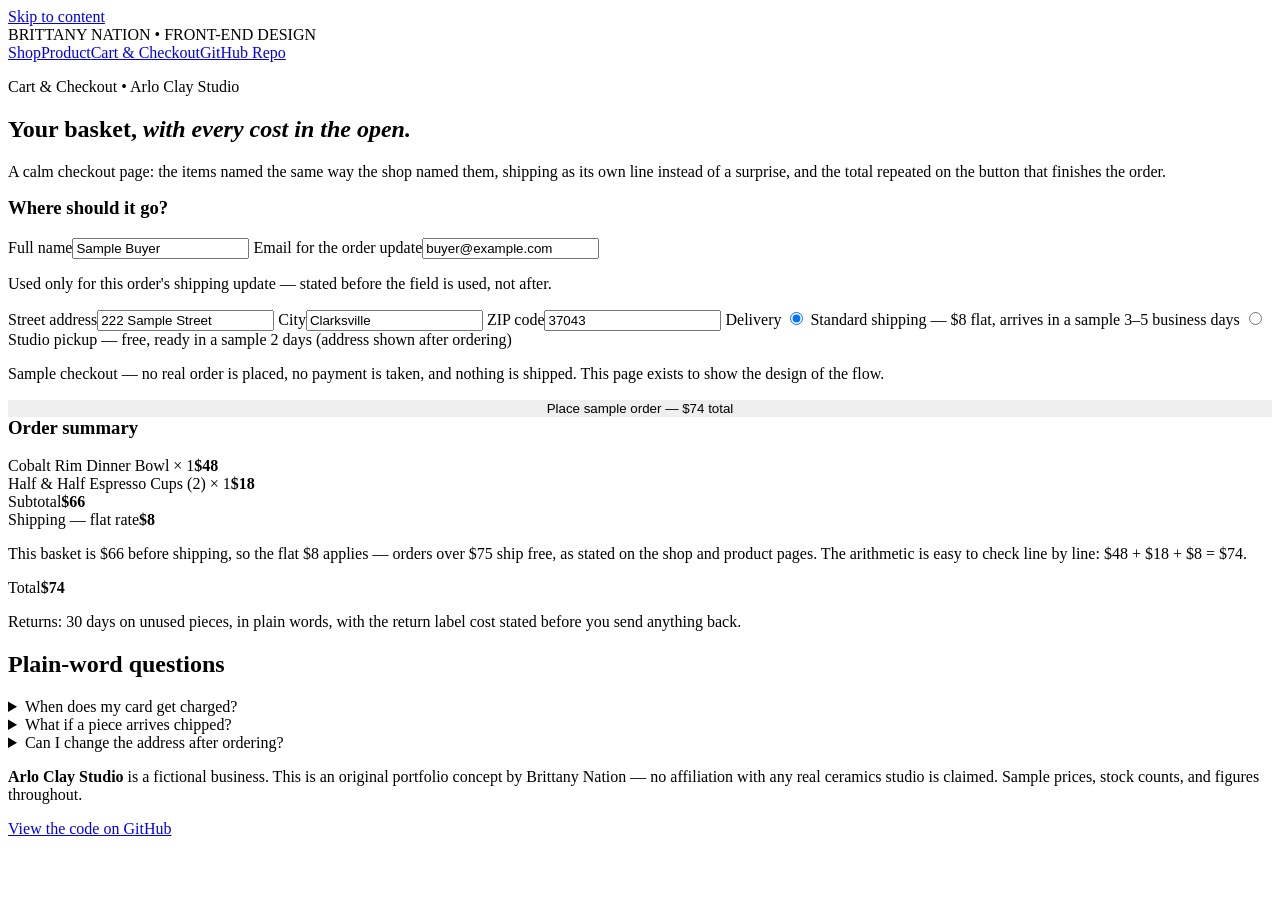
==== checkout.html @ b9594cb5 "Add cart and checkout page" ====
<!doctype html>
<html lang="en">
<head>
<meta charset="utf-8">
<meta name="viewport" content="width=device-width, initial-scale=1">
<title>Cart & Checkout — Arlo Clay Studio | Brittany Nation</title>
<meta name="description" content="Cart and checkout page for fictional Arlo Clay Studio — two items, flat shipping shown as its own line, and an order total of $74 that matches the shop and product pages.">
<meta property="og:type" content="website">
<meta property="og:title" content="Cart & Checkout — Arlo Clay Studio | Brittany Nation">
<meta property="og:description" content="Checkout page concept — every cost as its own line, shipping stated plainly, and a $74 total with no surprises. Cobalt glaze, peach clay &amp; porcelain. Designed by Brittany Nation.">
<meta property="og:url" content="https://brittanynation.github.io/arlo-clay-shop/checkout.html">
<meta property="og:image" content="https://brittanynation.github.io/arlo-clay-shop/og-image.png">
<meta property="og:image:width" content="1200">
<meta property="og:image:height" content="627">
<meta name="twitter:card" content="summary_large_image">
<meta name="twitter:title" content="Cart & Checkout — Arlo Clay Studio | Brittany Nation">
<meta name="twitter:description" content="Checkout page concept — every cost as its own line, shipping stated plainly, and a $74 total with no surprises. Cobalt glaze, peach clay &amp; porcelain. Designed by Brittany Nation.">
<meta name="twitter:image" content="https://brittanynation.github.io/arlo-clay-shop/og-image.png">
<link rel="stylesheet" href="styles.css">
</head>
<body>
<a class="skip" href="#main">Skip to content</a>
<header class="topbar"><div class="wrap"><div class="brand">BRITTANY NATION <span>• FRONT-END DESIGN</span></div><nav class="nav" aria-label="Project"><a href="index.html">Shop</a><a href="product.html">Product</a><a href="checkout.html" aria-current="page">Cart &amp; Checkout</a><a href="https://github.com/BrittanyNation/arlo-clay-shop">GitHub Repo</a></nav></div></header>
<main id="main"><div class="wrap">
  <section class="hero">
    <p class="eyebrow">Cart &amp; Checkout • Arlo Clay Studio</p>
    <h1>Your basket, <em>with every cost in the open.</em></h1>
    <p class="lede">A calm checkout page: the items named the same way the shop named them, shipping as its own line instead of a surprise, and the total repeated on the button that finishes the order.</p>
  </section>
  <div class="grid2">
    <form aria-label="Checkout details">
      <h3 style="margin-top:0">Where should it go?</h3>
      <label for="name">Full name</label><input id="name" name="name" value="Sample Buyer" autocomplete="name">
      <label for="email">Email for the order update</label><input id="email" name="email" type="email" value="buyer@example.com" autocomplete="email">
      <p class="hint">Used only for this order's shipping update — stated before the field is used, not after.</p>
      <label for="addr">Street address</label><input id="addr" name="addr" value="222 Sample Street" autocomplete="street-address">
      <label for="city">City</label><input id="city" name="city" value="Clarksville">
      <label for="zip">ZIP code</label><input id="zip" name="zip" value="37043">
      <label>Delivery</label>
      <label class="check"><input type="radio" name="ship" checked> <span>Standard shipping — $8 flat, arrives in a sample 3–5 business days</span></label>
      <label class="check"><input type="radio" name="ship"> <span>Studio pickup — free, ready in a sample 2 days (address shown after ordering)</span></label>
      <p class="hint">Sample checkout — no real order is placed, no payment is taken, and nothing is shipped. This page exists to show the design of the flow.</p>
      <button class="btn btn-cobalt" type="button" style="width:100%;border:0;cursor:pointer">Place sample order — $74 total</button>
    </form>
    <aside class="summary" aria-label="Order summary">
      <h3 style="margin-top:0">Order summary</h3>
      <div class="row"><span>Cobalt Rim Dinner Bowl × 1</span><strong>$48</strong></div>
      <div class="row"><span>Half &amp; Half Espresso Cups (2) × 1</span><strong>$18</strong></div>
      <div class="row"><span>Subtotal</span><strong>$66</strong></div>
      <div class="row"><span>Shipping — flat rate</span><strong>$8</strong></div>
      <p class="hint" style="color:var(--sand)">This basket is $66 before shipping, so the flat $8 applies — orders over $75 ship free, as stated on the shop and product pages. The arithmetic is easy to check line by line: $48 + $18 + $8 = $74.</p>
      <div class="row total"><span>Total</span><strong>$74</strong></div>
      <p>Returns: 30 days on unused pieces, in plain words, with the return label cost stated before you send anything back.</p>
    </aside>
  </div>

  <section aria-label="Checkout questions">
    <h2>Plain-word questions</h2>
    <details><summary>When does my card get charged?</summary><p>In this sample flow, at the moment the order is placed — and the total on the button is the total charged. A live version would repeat that sentence directly above the button.</p></details>
    <details><summary>What if a piece arrives chipped?</summary><p>Chips and cracks are covered: a photo and one email starts a replacement or refund, your choice. Glaze variation between handmade pieces is not a flaw and is described on every product page before purchase.</p></details>
    <details><summary>Can I change the address after ordering?</summary><p>Until the shipping label is created, yes — the order update email carries the link. After that, the sample policy says to contact the studio and it will reroute where the carrier allows it.</p></details>
  </section>
</div></main>
<footer><div class="wrap"><p><strong>Arlo Clay Studio</strong> is a fictional business. This is an original portfolio concept by Brittany Nation — no affiliation with any real ceramics studio is claimed. Sample prices, stock counts, and figures throughout.</p><p><a href="https://github.com/BrittanyNation/arlo-clay-shop">View the code on GitHub</a></p></div></footer>
</body>
</html>
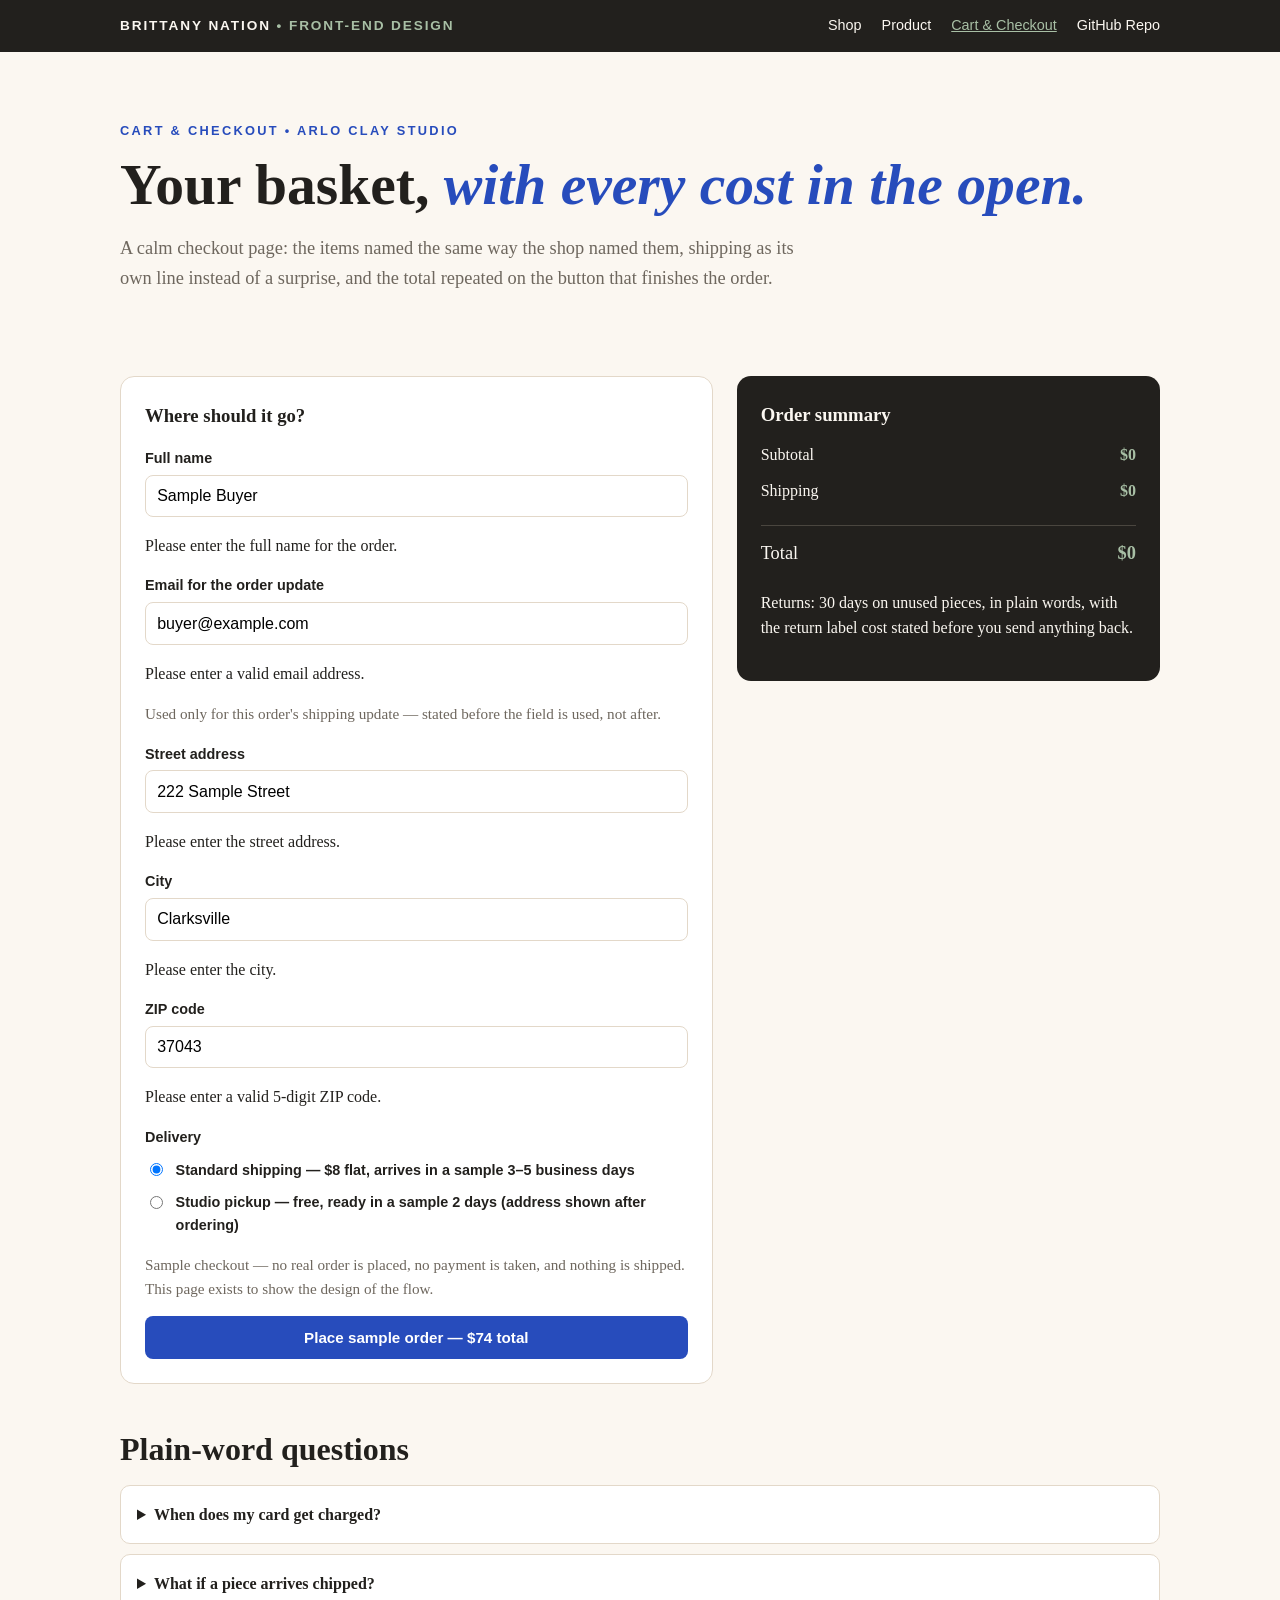
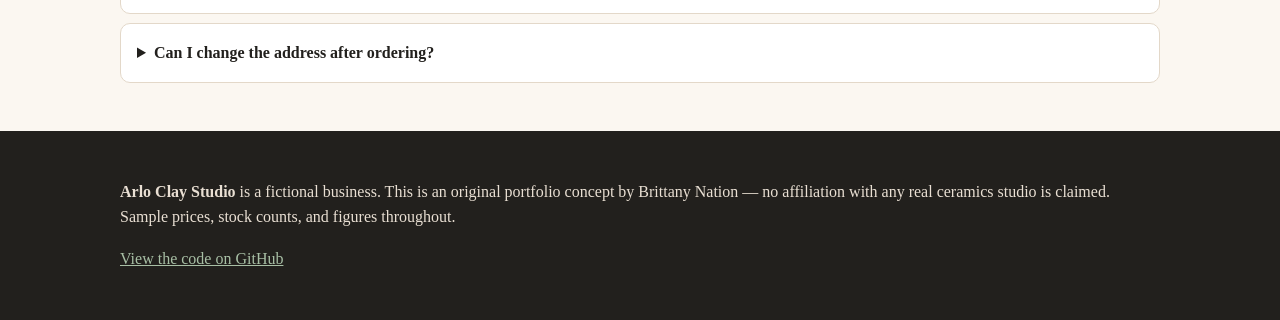
==== commit 2df73f21: "Make site fully functional: working client-side JavaScript" ====
--- a/checkout.html
+++ b/checkout.html
@@ -27,32 +27,41 @@
     <h1>Your basket, <em>with every cost in the open.</em></h1>
     <p class="lede">A calm checkout page: the items named the same way the shop named them, shipping as its own line instead of a surprise, and the total repeated on the button that finishes the order.</p>
   </section>
-  <div class="grid2">
-    <form aria-label="Checkout details">
+  <div class="grid2" id="checkout-grid">
+    <form id="checkout-form" aria-label="Checkout details" novalidate>
       <h3 style="margin-top:0">Where should it go?</h3>
-      <label for="name">Full name</label><input id="name" name="name" value="Sample Buyer" autocomplete="name">
-      <label for="email">Email for the order update</label><input id="email" name="email" type="email" value="buyer@example.com" autocomplete="email">
+      <label for="name">Full name</label><input id="name" name="name" value="Sample Buyer" autocomplete="name"><p class="error" id="err-name">Please enter the full name for the order.</p>
+      <label for="email">Email for the order update</label><input id="email" name="email" type="email" value="buyer@example.com" autocomplete="email"><p class="error" id="err-email">Please enter a valid email address.</p>
       <p class="hint">Used only for this order's shipping update — stated before the field is used, not after.</p>
-      <label for="addr">Street address</label><input id="addr" name="addr" value="222 Sample Street" autocomplete="street-address">
-      <label for="city">City</label><input id="city" name="city" value="Clarksville">
-      <label for="zip">ZIP code</label><input id="zip" name="zip" value="37043">
+      <label for="addr">Street address</label><input id="addr" name="addr" value="222 Sample Street" autocomplete="street-address"><p class="error" id="err-addr">Please enter the street address.</p>
+      <label for="city">City</label><input id="city" name="city" value="Clarksville"><p class="error" id="err-city">Please enter the city.</p>
+      <label for="zip">ZIP code</label><input id="zip" name="zip" value="37043"><p class="error" id="err-zip">Please enter a valid 5-digit ZIP code.</p>
       <label>Delivery</label>
-      <label class="check"><input type="radio" name="ship" checked> <span>Standard shipping — $8 flat, arrives in a sample 3–5 business days</span></label>
-      <label class="check"><input type="radio" name="ship"> <span>Studio pickup — free, ready in a sample 2 days (address shown after ordering)</span></label>
+      <label class="check"><input type="radio" name="ship" value="standard" checked> <span>Standard shipping — $8 flat, arrives in a sample 3–5 business days</span></label>
+      <label class="check"><input type="radio" name="ship" value="pickup"> <span>Studio pickup — free, ready in a sample 2 days (address shown after ordering)</span></label>
       <p class="hint">Sample checkout — no real order is placed, no payment is taken, and nothing is shipped. This page exists to show the design of the flow.</p>
-      <button class="btn btn-cobalt" type="button" style="width:100%;border:0;cursor:pointer">Place sample order — $74 total</button>
+      <button class="btn btn-cobalt" type="submit" id="place-order-btn" style="width:100%;border:0;cursor:pointer">Place sample order — $74 total</button>
     </form>
     <aside class="summary" aria-label="Order summary">
       <h3 style="margin-top:0">Order summary</h3>
-      <div class="row"><span>Cobalt Rim Dinner Bowl × 1</span><strong>$48</strong></div>
-      <div class="row"><span>Half &amp; Half Espresso Cups (2) × 1</span><strong>$18</strong></div>
-      <div class="row"><span>Subtotal</span><strong>$66</strong></div>
-      <div class="row"><span>Shipping — flat rate</span><strong>$8</strong></div>
-      <p class="hint" style="color:var(--sand)">This basket is $66 before shipping, so the flat $8 applies — orders over $75 ship free, as stated on the shop and product pages. The arithmetic is easy to check line by line: $48 + $18 + $8 = $74.</p>
-      <div class="row total"><span>Total</span><strong>$74</strong></div>
+      <div id="cart-lines"></div>
+      <p class="hint" id="empty-cart-note" style="color:var(--sand)" hidden>Your basket is empty right now — <a href="index.html" style="color:var(--sage)">browse the collection</a> and add a piece to see the lines add up here.</p>
+      <div class="row"><span>Subtotal</span><strong id="co-subtotal">$0</strong></div>
+      <div class="row" id="co-shipping-row"><span>Shipping</span><strong id="co-shipping">$0</strong></div>
+      <p class="hint" id="ship-note" style="color:var(--sand)"></p>
+      <div class="row total"><span>Total</span><strong id="co-total">$0</strong></div>
       <p>Returns: 30 days on unused pieces, in plain words, with the return label cost stated before you send anything back.</p>
     </aside>
   </div>
+
+  <section id="confirmation" class="confirmation" aria-label="Order confirmation" hidden>
+    <h2 style="margin-top:0">Thank you — your sample order is in.</h2>
+    <p>Order number: <strong id="conf-order"></strong></p>
+    <p>Items: <span id="conf-items"></span></p>
+    <p>Total charged in this sample flow: <strong id="conf-total"></strong>. A sample order update would be emailed to <strong id="conf-email"></strong>.</p>
+    <p class="hint">This is a portfolio demo — no real order was placed, no payment was taken, and nothing will be shipped.</p>
+    <p><a class="btn btn-cobalt" href="index.html">Continue shopping →</a></p>
+  </section>
 
   <section aria-label="Checkout questions">
     <h2>Plain-word questions</h2>
@@ -62,5 +71,6 @@
   </section>
 </div></main>
 <footer><div class="wrap"><p><strong>Arlo Clay Studio</strong> is a fictional business. This is an original portfolio concept by Brittany Nation — no affiliation with any real ceramics studio is claimed. Sample prices, stock counts, and figures throughout.</p><p><a href="https://github.com/BrittanyNation/arlo-clay-shop">View the code on GitHub</a></p></div></footer>
+<script src="shop.js"></script>
 </body>
 </html>
--- a/styles.css
+++ b/styles.css
@@ -0,0 +1,47 @@
+:root{--porcelain:#FBF7F1;--ink:#22201D;--cobalt:#274CBC;--peach:#D96C47;--sage:#A8BFA5;--sand:#E9DFD3;--muted:#6E675E;--line:#E3D8C9;--white:#fff}
+*{box-sizing:border-box}body{margin:0;font-family:Georgia,'Times New Roman',serif;background:var(--porcelain);color:var(--ink);line-height:1.6}
+.skip{position:absolute;left:-9999px}.skip:focus{left:1rem;top:1rem;background:#fff;padding:.5rem 1rem;z-index:10}
+.wrap{max-width:1080px;margin:0 auto;padding:0 1.25rem}
+.topbar{background:var(--ink);color:var(--porcelain)}.topbar .wrap{display:flex;justify-content:space-between;align-items:center;padding:.9rem 1.25rem;flex-wrap:wrap;gap:.75rem}
+.brand{font-family:Arial,sans-serif;font-weight:700;letter-spacing:.14em;font-size:.85rem}.brand span{color:var(--sage)}
+.nav{display:flex;gap:1.25rem;flex-wrap:wrap}.nav a{color:var(--porcelain);text-decoration:none;font-family:Arial,sans-serif;font-size:.9rem}.nav a:hover,.nav a[aria-current]{color:var(--sage);text-decoration:underline}
+.hero{padding:3.5rem 0 2.5rem}.eyebrow{font-family:Arial,sans-serif;letter-spacing:.18em;text-transform:uppercase;color:var(--cobalt);font-size:.8rem;font-weight:700}
+h1{font-size:clamp(2.2rem,5vw,3.6rem);line-height:1.08;margin:.5rem 0 1rem}h1 em{color:var(--cobalt);font-style:italic}
+.lede{font-size:1.15rem;max-width:44rem;color:var(--muted)}
+.meta-row{display:flex;gap:.6rem;flex-wrap:wrap;margin:1.25rem 0}.meta-row span{background:var(--sand);padding:.35rem .8rem;border-radius:999px;font-family:Arial,sans-serif;font-size:.85rem}
+.pills{display:flex;gap:.5rem;flex-wrap:wrap;margin:1rem 0}.pill{border:1px solid var(--line);background:#fff;padding:.3rem .75rem;border-radius:999px;font-family:Arial,sans-serif;font-size:.8rem}
+.cta-row{display:flex;gap:.75rem;flex-wrap:wrap;margin-top:1.5rem}
+.btn{display:inline-block;padding:.8rem 1.4rem;border-radius:8px;text-decoration:none;font-family:Arial,sans-serif;font-weight:700;font-size:.95rem}
+.btn-cobalt{background:var(--cobalt);color:#fff}.btn-primary{background:var(--ink);color:#fff}.btn-ghost{border:2px solid var(--ink);color:var(--ink);background:transparent}
+.stats{display:grid;grid-template-columns:repeat(auto-fit,minmax(200px,1fr));gap:1rem;margin:2rem 0}
+.stat{background:var(--cobalt);color:#fff;padding:1.4rem;border-radius:12px}.stat strong{display:block;font-size:1.8rem;color:#fff}
+.hint{color:var(--muted);font-size:.95rem}
+h2{font-size:2rem;margin:2.5rem 0 .5rem}h3{margin:.4rem 0}
+.grid3{display:grid;grid-template-columns:repeat(auto-fit,minmax(260px,1fr));gap:1.25rem;margin:1.5rem 0}
+.card{background:#fff;border:1px solid var(--line);border-radius:14px;overflow:hidden}
+.card-visual{padding:2.4rem 1.25rem;color:#fff;font-family:Arial,sans-serif;font-weight:700;letter-spacing:.12em;min-height:120px;display:flex;align-items:flex-end}
+.v-cobalt{background:radial-gradient(circle at 30% 20%,#5B7FE0,#274CBC 65%)}
+.v-peach{background:radial-gradient(circle at 30% 20%,#F0A184,#D96C47 65%)}
+.v-sage{background:radial-gradient(circle at 30% 20%,#C9DCC4,#7FA37B 65%)}
+.v-sand{background:radial-gradient(circle at 30% 20%,#F3E9D8,#CBB694 65%);color:var(--ink)}
+.v-ink{background:radial-gradient(circle at 30% 20%,#55504A,#22201D 65%)}
+.v-mix{background:linear-gradient(135deg,#274CBC 0 50%,#D96C47 50% 100%)}
+.card-body{padding:1.25rem}.badge{background:var(--sand);padding:.2rem .6rem;border-radius:999px;font-family:Arial,sans-serif;font-size:.75rem;font-weight:700}.badge-cobalt{background:var(--cobalt);color:#fff}
+.price{font-size:1.3rem;font-weight:700;color:var(--cobalt)}
+.story{background:#fff;border-left:6px solid var(--peach);padding:1.5rem;border-radius:0 12px 12px 0;margin:2rem 0;font-size:1.2rem}
+.notes{display:grid;grid-template-columns:repeat(auto-fit,minmax(240px,1fr));gap:1rem;margin:1.5rem 0}
+.note{background:#fff;border:1px solid var(--line);border-radius:12px;padding:1.25rem}
+.swatch{display:flex;flex-wrap:wrap;gap:.6rem;margin:1rem 0 2rem}.swatch span{padding:.9rem 1rem;border-radius:10px;font-family:Arial,sans-serif;font-size:.85rem;min-width:130px}
+table{width:100%;border-collapse:collapse;background:#fff;margin:1rem 0}th,td{padding:.8rem;border:1px solid var(--line);text-align:left}th{background:var(--ink);color:#fff;font-family:Arial,sans-serif}
+.tablewrap{overflow-x:auto}
+form{background:#fff;border:1px solid var(--line);border-radius:14px;padding:1.5rem}
+label{display:block;font-family:Arial,sans-serif;font-weight:700;margin:1rem 0 .3rem;font-size:.9rem}
+input,select,textarea{width:100%;padding:.7rem;border:1px solid var(--line);border-radius:8px;font-size:1rem;background:#fff}
+.check{display:flex;gap:.6rem;align-items:flex-start;margin:.6rem 0}.check input{width:auto;margin-top:.3rem}
+.summary{background:var(--ink);color:var(--porcelain);border-radius:14px;padding:1.5rem}.summary strong{color:var(--sage)}
+.summary .row{display:flex;justify-content:space-between;gap:1rem;padding:.35rem 0}.summary .total{border-top:1px solid #4A463F;margin-top:.6rem;padding-top:.8rem;font-size:1.15rem}
+.grid2{display:grid;grid-template-columns:1.4fr 1fr;gap:1.5rem;align-items:start;margin:1.5rem 0}@media(max-width:760px){.grid2{grid-template-columns:1fr}}
+.product-visual{background:radial-gradient(circle at 35% 25%,#5B7FE0,#274CBC 68%);border-radius:16px;min-height:340px;display:flex;align-items:flex-end;padding:1.5rem;color:#fff;font-family:Arial,sans-serif;font-weight:700;letter-spacing:.12em}
+.glaze{display:flex;gap:.6rem;flex-wrap:wrap;margin:.75rem 0}.glaze span{border:2px solid var(--line);background:#fff;padding:.45rem .85rem;border-radius:999px;font-family:Arial,sans-serif;font-size:.85rem}.glaze span.selected{border-color:var(--cobalt);background:#EAF0FF;font-weight:700}
+details{background:#fff;border:1px solid var(--line);border-radius:10px;padding:1rem;margin:.6rem 0}summary{font-weight:700;cursor:pointer}
+footer{background:var(--ink);color:var(--sand);padding:2rem 0;margin-top:3rem}footer a{color:var(--sage)}
